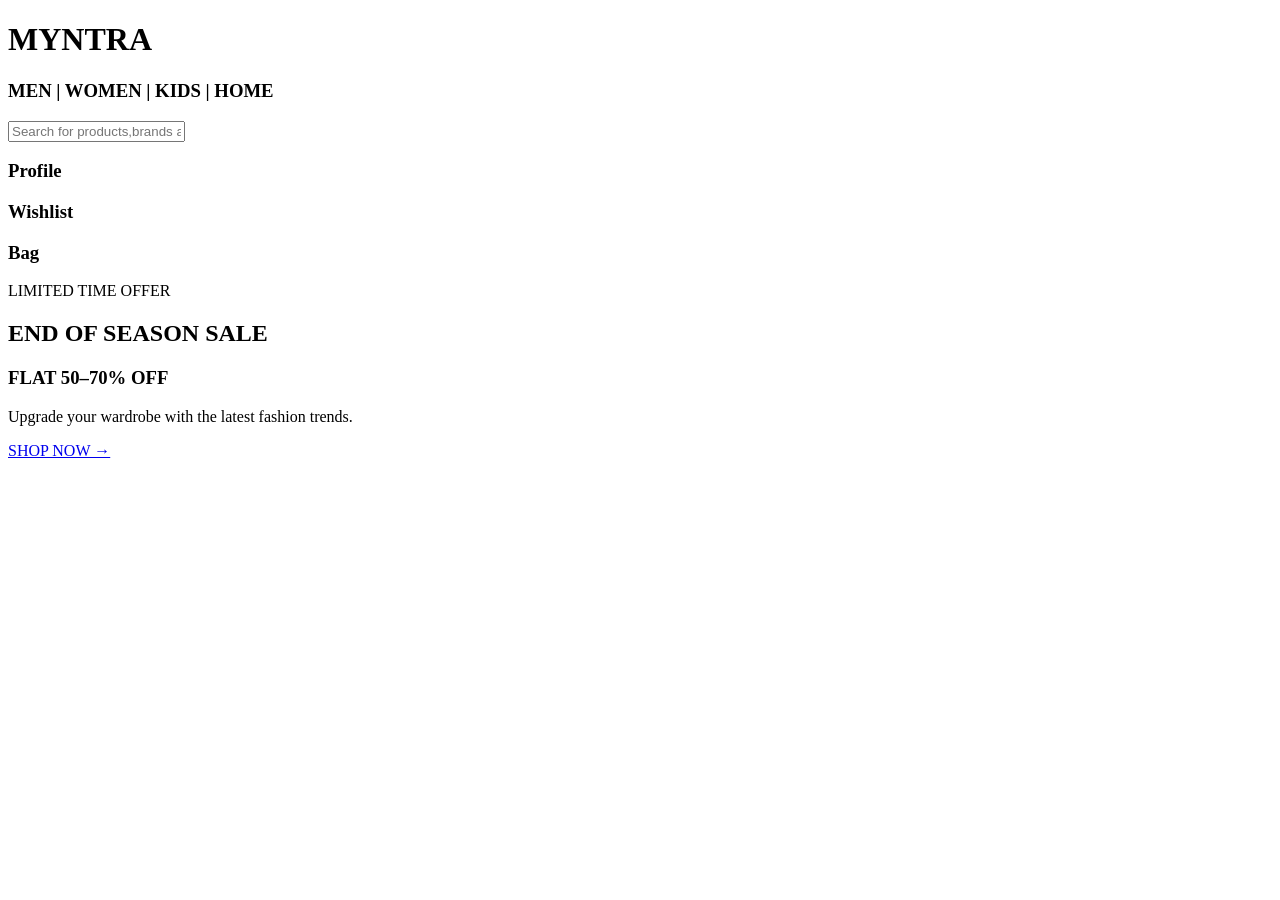
==== myntra_i_clone/index.html @ 50eb2a5d "Create index.html for Myntra-i-clone Initial HTML structure for Myntra-i-clone with header, search, " ====
<!DOCTYPE html>
<html lang="en">
<head>
    <meta charset="UTF-8">
    <meta name="viewport" content="width=device-width, initial-scale=1.0">
    <title>Myntra-i-clone</title>
    <link rel="stylesheet" href="style.css">
</head>
<body>
    <header>
        <div class="navbar">
            <h1 id="myntra">MYNTRA</h1>
      
            <nav>
                <h3>MEN | WOMEN | KIDS | HOME </h3>
            </nav>
        </div>
        
       

        <div class="search">
            <input type="text" placeholder="Search for products,brands and more">
        </div>

        <div class="profile">
            <h3>Profile</h3>
            <h3>Wishlist</h3>
            <h3>Bag</h3>
        </div>

    </header>
    <section class="sale-banner">
    <p class="sale-tag">LIMITED TIME OFFER</p>

    <h2>END OF SEASON SALE</h2>

    <h3>FLAT 50–70% OFF</h3>

    <p class="sale-description">
        Upgrade your wardrobe with the latest fashion trends.
    </p>

    <a href="#" class="shop-btn">SHOP NOW →</a>
    </section>
</body>
</html>
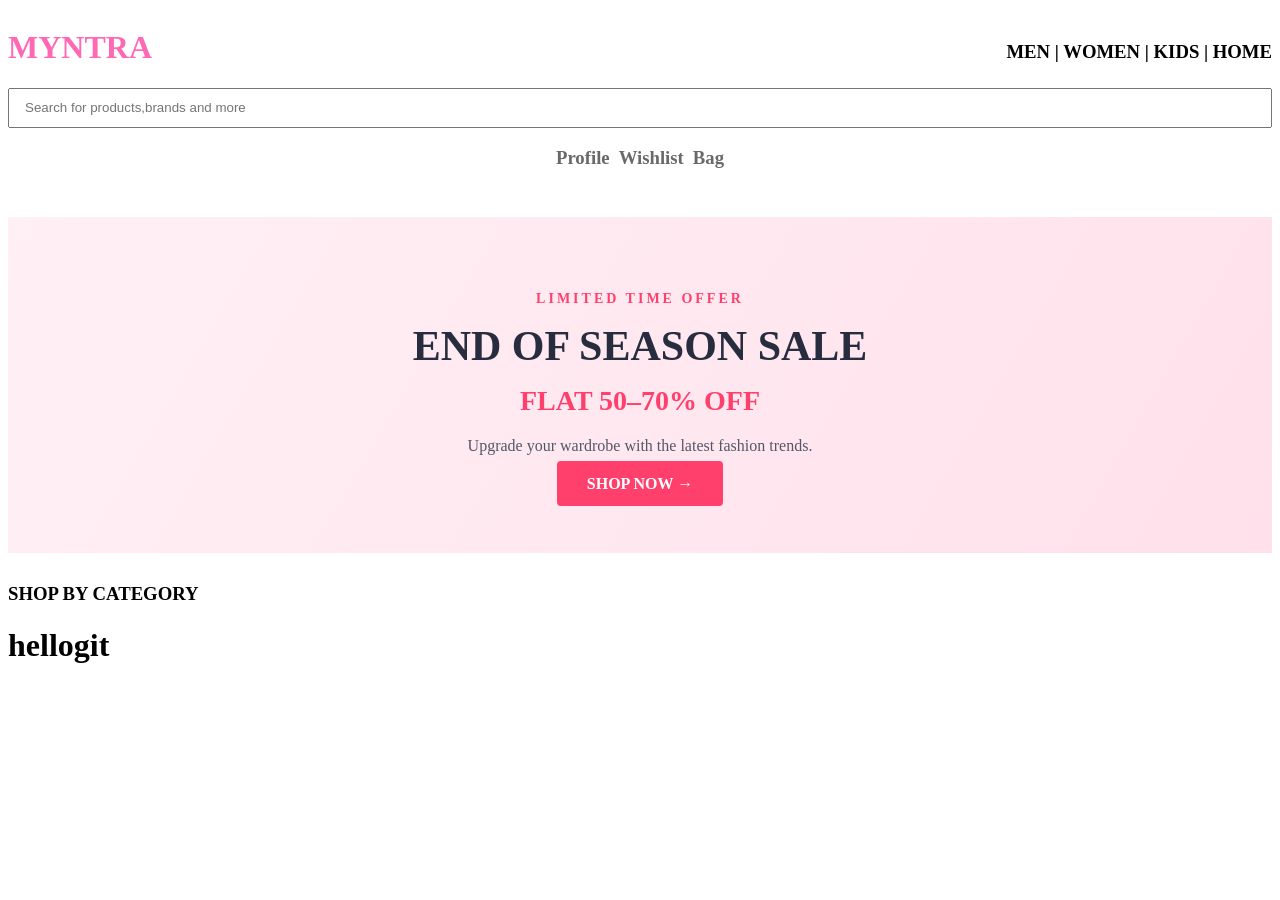
==== commit dd0532d4: "Add updated Myntra clone to main" ====
--- a/myntra_i_clone/index.html
+++ b/myntra_i_clone/index.html
@@ -41,6 +41,12 @@
     </p>
 
     <a href="#" class="shop-btn">SHOP NOW →</a>
+    
+  
     </section>
+      <div class="shop-by-cat">
+        <h3>SHOP BY CATEGORY</h3>
+    </div>
+    <h1> hellogit </h1>
 </body>
-</html>
+</html>
--- a/myntra_i_clone/style.css
+++ b/myntra_i_clone/style.css
@@ -0,0 +1,78 @@
+#myntra{
+    color:hotpink;
+}
+.navbar{
+    display: flex;
+    justify-content:space-between ;
+   
+    align-items: baseline;
+}
+.search {
+    width: 100%;
+    max-width: 100%;
+    box-sizing: border-box;
+    margin-top: 0px;
+    
+}
+
+.search input {
+    width: 100%;
+    height:40px;
+    box-sizing: border-box;
+    padding:12px 15px;
+}
+.profile{
+    display: flex;
+    justify-content:center;
+    align-items: center;
+    gap:9px;
+    margin-top: 0px;
+    color: dimgrey;
+}
+.sale-banner {
+    background: linear-gradient(120deg, #fff0f5, #ffe0eb);
+    text-align: center;
+    padding: 60px 20px;
+    margin: 30px 0;
+    box-sizing: border-box;
+}
+
+.sale-tag {
+    color: #ff3f6c;
+    font-size: 14px;
+    font-weight: bold;
+    letter-spacing: 3px;
+}
+
+.sale-banner h2 {
+    color: #282c3f;
+    font-size: 42px;
+    margin: 15px 0;
+}
+
+.sale-banner h3 {
+    color: #ff3f6c;
+    font-size: 28px;
+    margin: 10px 0;
+}
+
+.sale-description {
+    color: #535766;
+    font-size: 16px;
+    margin: 20px 0;
+}
+
+.shop-btn {
+    
+    background-color: #ff3f6c;
+    color: white;
+    text-decoration: none;
+    padding: 14px 30px;
+    margin-top: 10px;
+    font-weight: bold;
+    border-radius: 4px;
+}
+
+.shop-btn:hover {
+    background-color: #e8325c;
+}
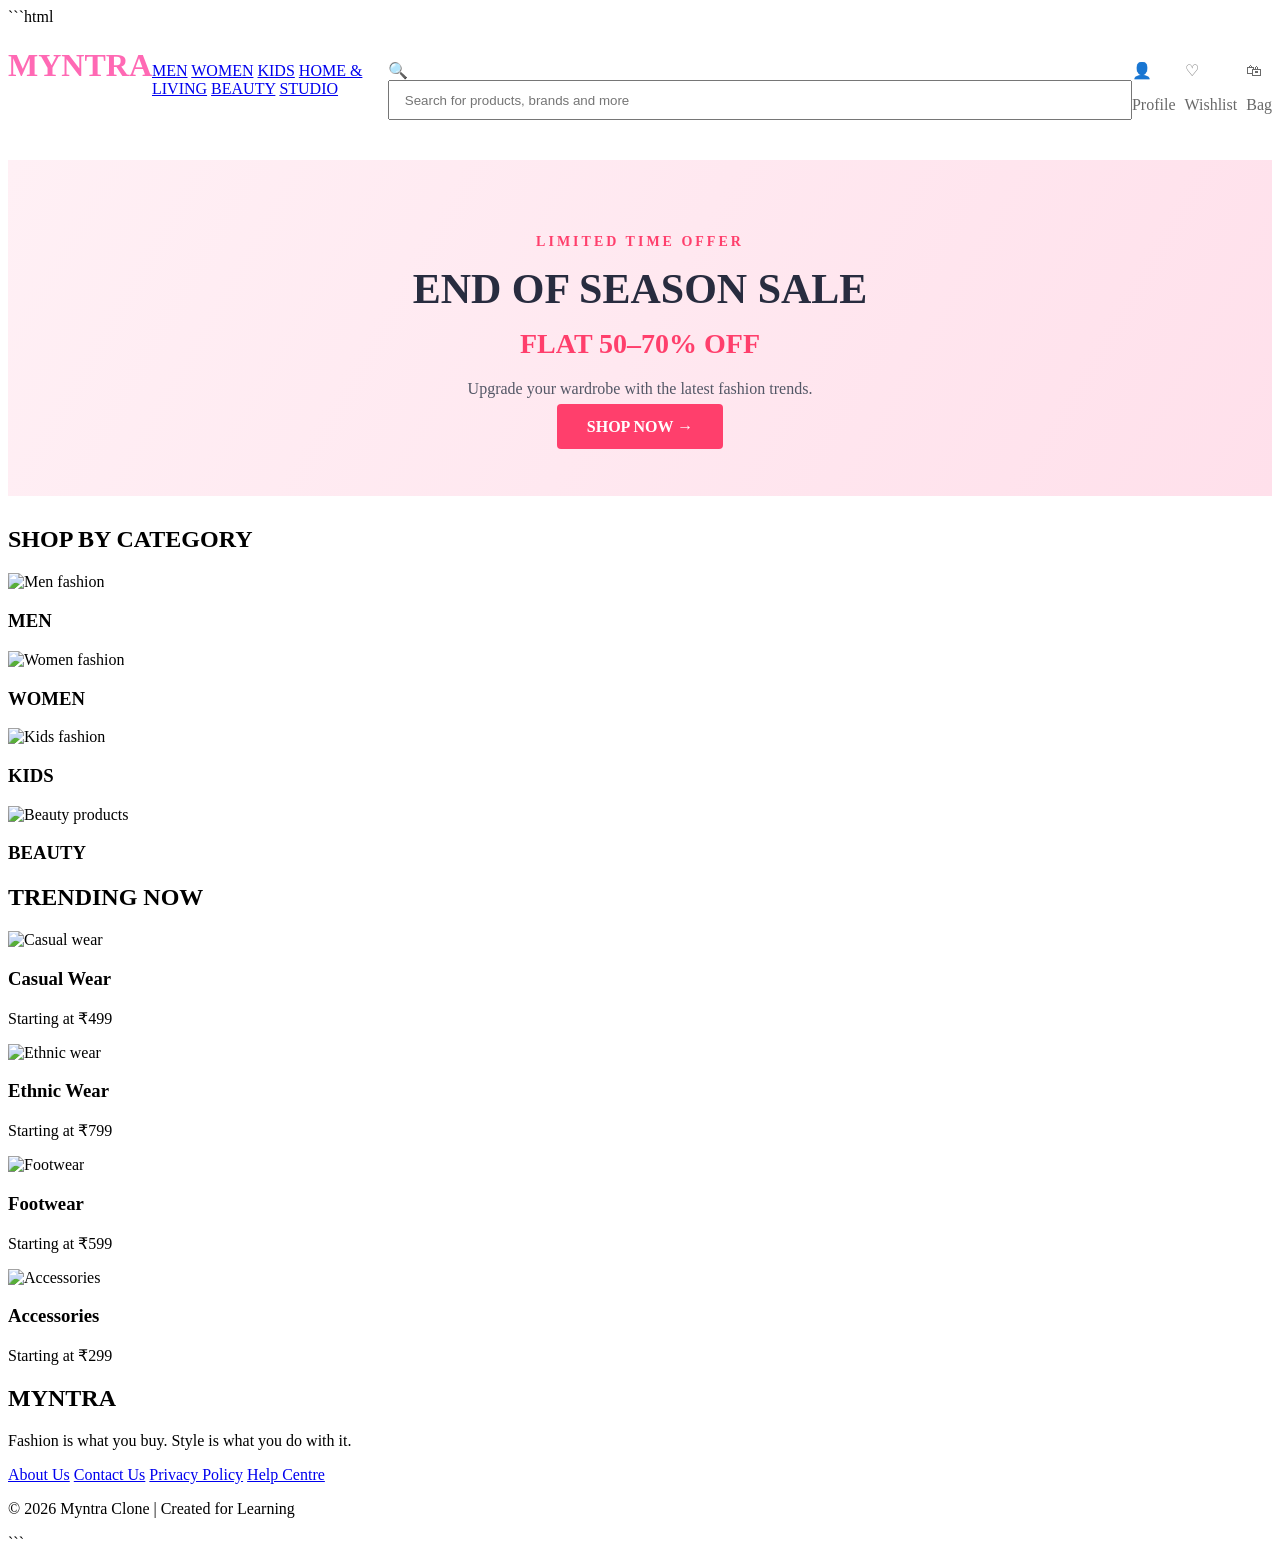
==== commit 3c441f78: "Update Myntra clone index page" ====
--- a/myntra_i_clone/index.html
+++ b/myntra_i_clone/index.html
@@ -1,52 +1,171 @@
+```html
 <!DOCTYPE html>
 <html lang="en">
 <head>
     <meta charset="UTF-8">
     <meta name="viewport" content="width=device-width, initial-scale=1.0">
-    <title>Myntra-i-clone</title>
+
+    <title>Myntra - Fashion Clone</title>
+
     <link rel="stylesheet" href="style.css">
 </head>
+
 <body>
+
+    <!-- NAVBAR -->
     <header>
         <div class="navbar">
+
             <h1 id="myntra">MYNTRA</h1>
-      
+
             <nav>
-                <h3>MEN | WOMEN | KIDS | HOME </h3>
+                <a href="#">MEN</a>
+                <a href="#">WOMEN</a>
+                <a href="#">KIDS</a>
+                <a href="#">HOME & LIVING</a>
+                <a href="#">BEAUTY</a>
+                <a href="#">STUDIO</a>
             </nav>
+
+            <!-- SEARCH BAR -->
+            <div class="search">
+                <span>🔍</span>
+                <input type="text"
+                placeholder="Search for products, brands and more">
+            </div>
+
+            <!-- PROFILE SECTION -->
+            <div class="profile">
+
+                <div class="profile-item">
+                    <span>👤</span>
+                    <p>Profile</p>
+                </div>
+
+                <div class="profile-item">
+                    <span>♡</span>
+                    <p>Wishlist</p>
+                </div>
+
+                <div class="profile-item">
+                    <span>🛍</span>
+                    <p>Bag</p>
+                </div>
+
+            </div>
+
         </div>
-        
-       
+    </header>
 
-        <div class="search">
-            <input type="text" placeholder="Search for products,brands and more">
+
+    <!-- SALE BANNER -->
+    <section class="sale-banner">
+
+        <p class="sale-tag">LIMITED TIME OFFER</p>
+
+        <h2>END OF SEASON SALE</h2>
+
+        <h3>FLAT 50–70% OFF</h3>
+
+        <p class="sale-description">
+            Upgrade your wardrobe with the latest fashion trends.
+        </p>
+
+        <a href="#categories" class="shop-btn">
+            SHOP NOW →
+        </a>
+
+    </section>
+
+
+    <!-- SHOP BY CATEGORY -->
+    <section class="categories" id="categories">
+
+        <h2>SHOP BY CATEGORY</h2>
+
+        <div class="category-container">
+
+            <div class="category">
+                <img src="https://placehold.co/300x350/f2d5d5/333?text=MEN" alt="Men fashion">
+                <h3>MEN</h3>
+            </div>
+
+            <div class="category">
+                <img src="https://placehold.co/300x350/e8d9ed/333?text=WOMEN" alt="Women fashion">
+                <h3>WOMEN</h3>
+            </div>
+
+            <div class="category">
+                <img src="https://placehold.co/300x350/d9e9e9/333?text=KIDS" alt="Kids fashion">
+                <h3>KIDS</h3>
+            </div>
+
+            <div class="category">
+                <img src="https://placehold.co/300x350/f3e4ca/333?text=BEAUTY" alt="Beauty products">
+                <h3>BEAUTY</h3>
+            </div>
+
         </div>
 
-        <div class="profile">
-            <h3>Profile</h3>
-            <h3>Wishlist</h3>
-            <h3>Bag</h3>
+    </section>
+
+
+    <!-- TRENDING PRODUCTS -->
+    <section class="trending">
+
+        <h2>TRENDING NOW</h2>
+
+        <div class="product-container">
+
+            <div class="product">
+                <img src="https://placehold.co/250x300/f2e1df/333?text=Casual+Wear" alt="Casual wear">
+                <h3>Casual Wear</h3>
+                <p>Starting at ₹499</p>
+            </div>
+
+            <div class="product">
+                <img src="https://placehold.co/250x300/e4e1ed/333?text=Ethnic+Wear" alt="Ethnic wear">
+                <h3>Ethnic Wear</h3>
+                <p>Starting at ₹799</p>
+            </div>
+
+            <div class="product">
+                <img src="https://placehold.co/250x300/dce9e7/333?text=Footwear" alt="Footwear">
+                <h3>Footwear</h3>
+                <p>Starting at ₹599</p>
+            </div>
+
+            <div class="product">
+                <img src="https://placehold.co/250x300/f1e8d6/333?text=Accessories" alt="Accessories">
+                <h3>Accessories</h3>
+                <p>Starting at ₹299</p>
+            </div>
+
         </div>
 
-    </header>
-    <section class="sale-banner">
-    <p class="sale-tag">LIMITED TIME OFFER</p>
+    </section>
 
-    <h2>END OF SEASON SALE</h2>
 
-    <h3>FLAT 50–70% OFF</h3>
+    <!-- FOOTER -->
+    <footer>
 
-    <p class="sale-description">
-        Upgrade your wardrobe with the latest fashion trends.
-    </p>
+        <h2>MYNTRA</h2>
 
-    <a href="#" class="shop-btn">SHOP NOW →</a>
-    
-  
-    </section>
-      <div class="shop-by-cat">
-        <h3>SHOP BY CATEGORY</h3>
-    </div>
-    <h1> hellogit </h1>
+        <p>Fashion is what you buy. Style is what you do with it.</p>
+
+        <div class="footer-links">
+            <a href="#">About Us</a>
+            <a href="#">Contact Us</a>
+            <a href="#">Privacy Policy</a>
+            <a href="#">Help Centre</a>
+        </div>
+
+        <p class="copyright">
+            © 2026 Myntra Clone | Created for Learning
+        </p>
+
+    </footer>
+
 </body>
-</html>+</html>
+```
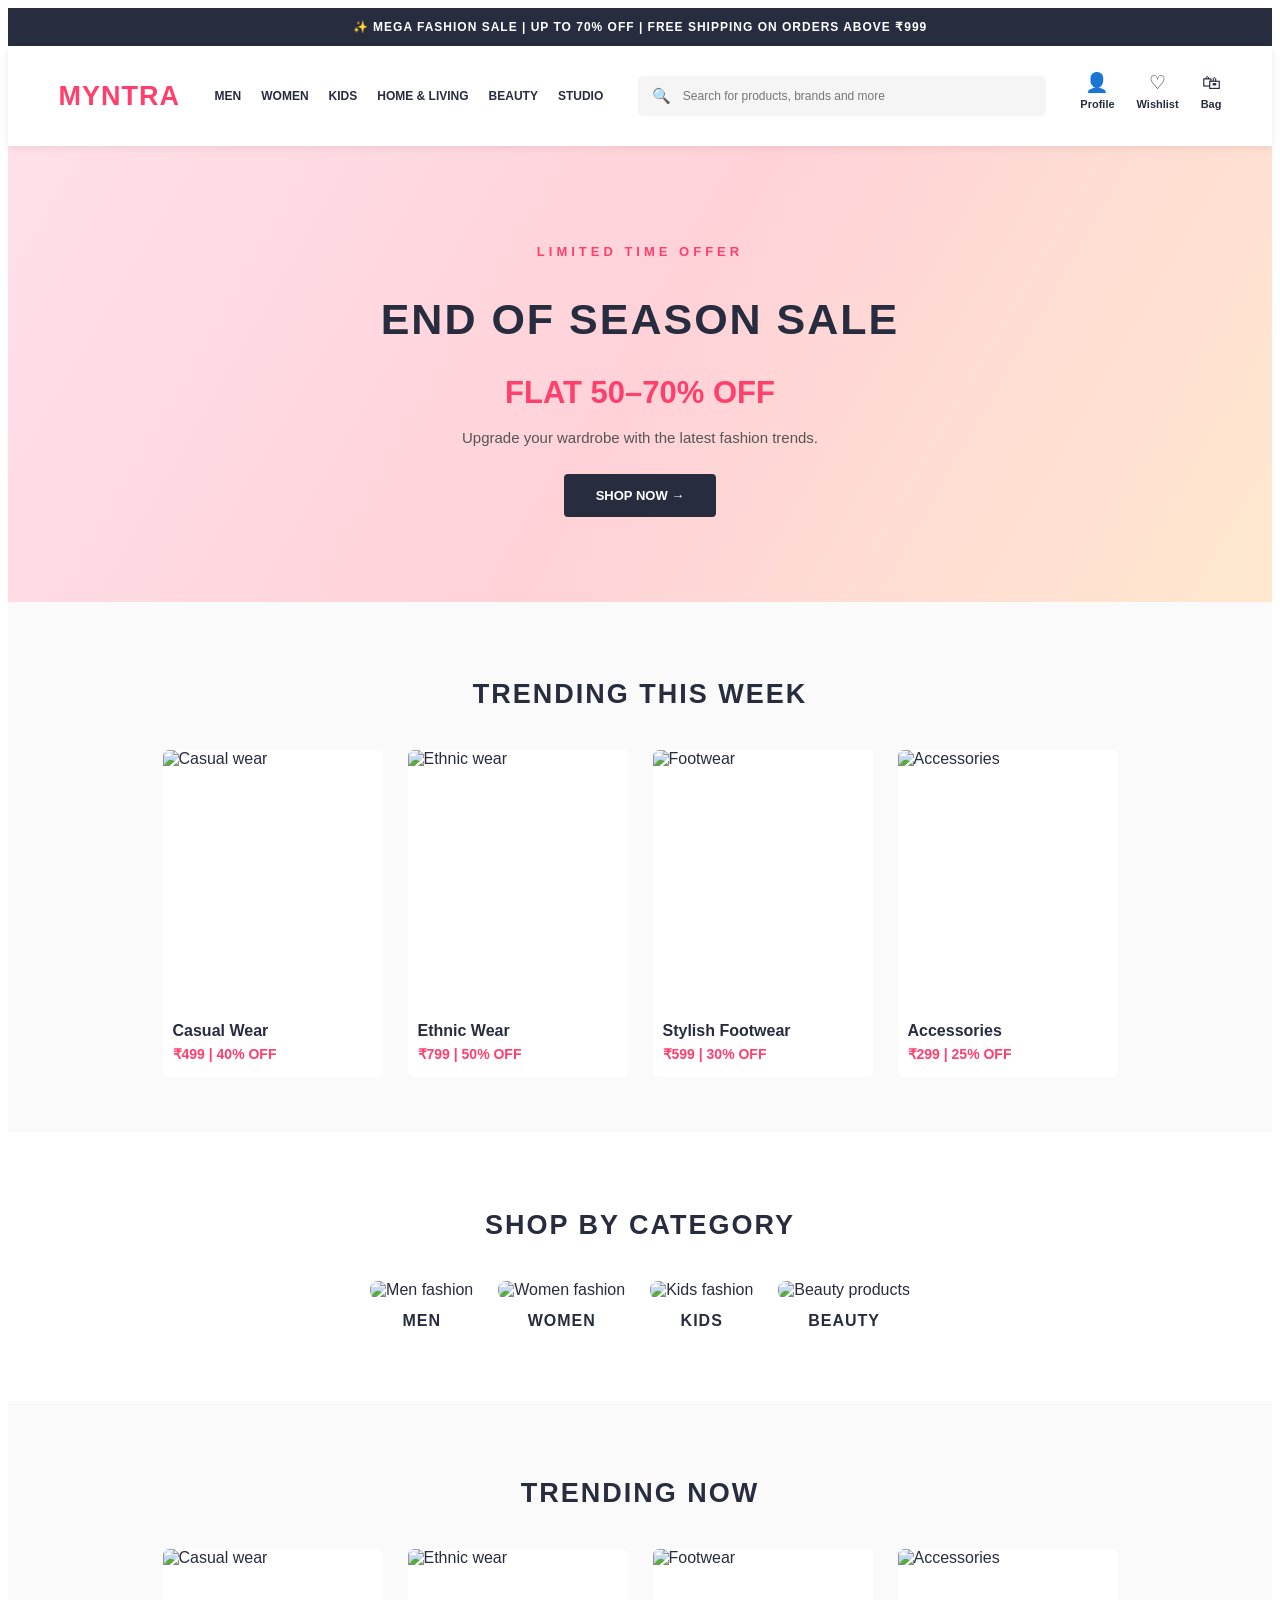
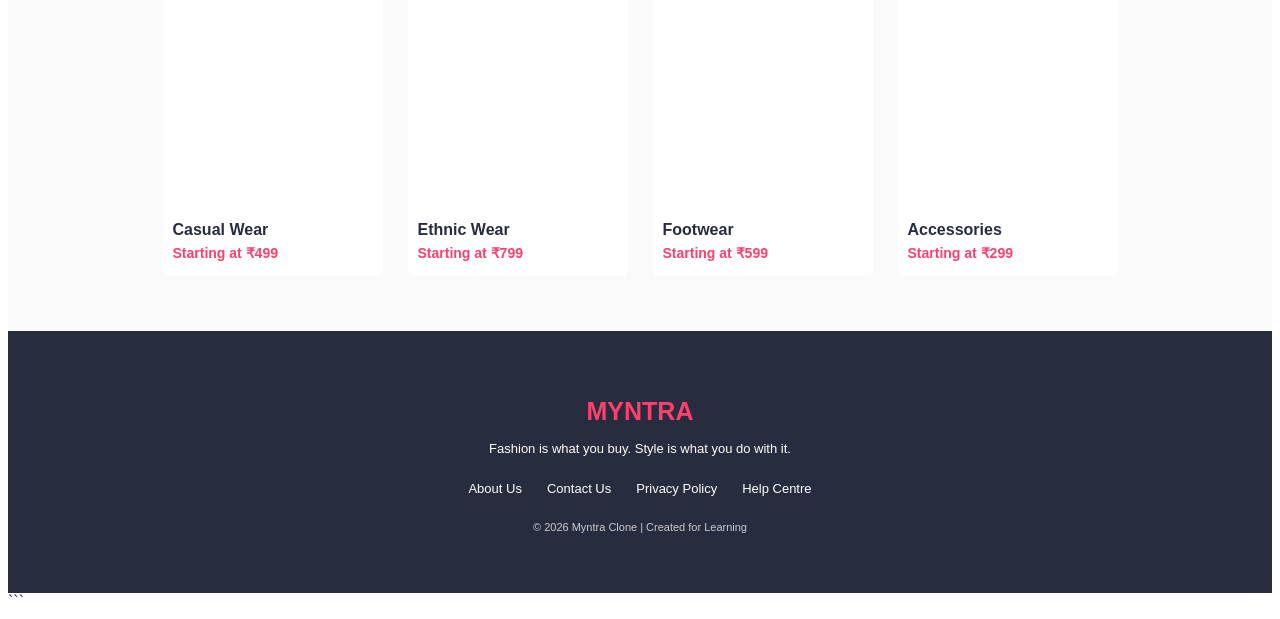
==== commit 3353a855: "Add new Myntra homepage sections" ====
--- a/myntra_i_clone/index.html
+++ b/myntra_i_clone/index.html
@@ -1,4 +1,3 @@
-```html
 <!DOCTYPE html>
 <html lang="en">
 <head>
@@ -11,6 +10,10 @@
 </head>
 
 <body>
+    <!-- ANNOUNCEMENT BAR -->
+    <div class="announcement-bar">
+        ✨ MEGA FASHION SALE | UP TO 70% OFF | FREE SHIPPING ON ORDERS ABOVE ₹999
+    </div>
 
     <!-- NAVBAR -->
     <header>
@@ -76,6 +79,46 @@
         </a>
 
     </section>
+    
+    <!-- TRENDING PRODUCTS -->
+    <section class="trending" id="trending">
+
+        <h2>TRENDING THIS WEEK</h2>
+
+        <div class="product-container">
+
+            <div class="product">
+                <img src="https://placehold.co/250x300/f2e1df/333?text=Casual+Wear"
+                alt="Casual wear">
+                <h3>Casual Wear</h3>
+                <p>₹499 | 40% OFF</p>
+            </div>
+
+            <div class="product">
+                <img src="https://placehold.co/250x300/e4e1ed/333?text=Ethnic+Wear"
+                alt="Ethnic wear">
+                <h3>Ethnic Wear</h3>
+                <p>₹799 | 50% OFF</p>
+            </div>
+
+            <div class="product">
+                <img src="https://placehold.co/250x300/dce9e7/333?text=Footwear"
+                alt="Footwear">
+                <h3>Stylish Footwear</h3>
+                <p>₹599 | 30% OFF</p>
+            </div>
+
+            <div class="product">
+                <img src="https://placehold.co/250x300/f1e8d6/333?text=Accessories"
+                alt="Accessories">
+                <h3>Accessories</h3>
+                <p>₹299 | 25% OFF</p>
+            </div>
+
+        </div>
+
+    </section>
+
 
 
     <!-- SHOP BY CATEGORY -->
--- a/myntra_i_clone/style.css
+++ b/myntra_i_clone/style.css
@@ -1,78 +1,609 @@
-#myntra{
-    color:hotpink;
-}
-.navbar{
-    display: flex;
-    justify-content:space-between ;
-   
-    align-items: baseline;
-}
+```css
+/* =========================
+   1. BASIC RESET
+========================= */
+
+* {
+    margin: 0;
+    padding: 0;
+    box-sizing: border-box;
+}
+
+body {
+    font-family: Arial, Helvetica, sans-serif;
+    background-color: #ffffff;
+    color: #282c3f;
+}
+
+
+/* =========================
+   2. NAVBAR
+========================= */
+
+header {
+    width: 100%;
+    background-color: white;
+    box-shadow: 0 2px 8px rgba(0, 0, 0, 0.08);
+
+    position: sticky;
+    top: 0;
+    z-index: 100;
+}
+
+.navbar {
+    min-height: 80px;
+    display: flex;
+    align-items: center;
+    justify-content: space-between;
+
+    padding: 10px 4%;
+    gap: 25px;
+}
+
+
+/* LOGO */
+
+#myntra {
+    color: #ff3f6c;
+    font-size: 27px;
+    font-weight: 800;
+    letter-spacing: 1px;
+    cursor: pointer;
+}
+
+
+/* NAVIGATION LINKS */
+
+nav {
+    display: flex;
+    align-items: center;
+    gap: 20px;
+}
+
+nav a {
+    text-decoration: none;
+    color: #282c3f;
+
+    font-size: 12px;
+    font-weight: bold;
+    white-space: nowrap;
+
+    transition: color 0.3s;
+}
+
+nav a:hover {
+    color: #ff3f6c;
+}
+
+
+/* SEARCH BAR */
+
 .search {
+    display: flex;
+    align-items: center;
+
+    background-color: #f5f5f6;
+    padding: 11px 14px;
+
+    border-radius: 5px;
+
+    flex: 1;
+    max-width: 380px;
+    gap: 10px;
+}
+
+.search span {
+    font-size: 15px;
+}
+
+.search input {
+    border: none;
+    outline: none;
+    background: transparent;
+
     width: 100%;
-    max-width: 100%;
-    box-sizing: border-box;
-    margin-top: 0px;
-    
-}
-
-.search input {
+    font-size: 12px;
+}
+
+
+/* PROFILE, WISHLIST AND BAG */
+
+.profile {
+    display: flex;
+    align-items: center;
+    gap: 22px;
+}
+
+.profile-item {
+    text-align: center;
+    cursor: pointer;
+}
+
+.profile-item span {
+    font-size: 19px;
+}
+
+.profile-item p {
+    font-size: 11px;
+    font-weight: bold;
+    margin-top: 4px;
+}
+
+.profile-item:hover {
+    color: #ff3f6c;
+}
+
+
+/* =========================
+   3. SALE BANNER
+========================= */
+
+.sale-banner {
+    text-align: center;
+
+    padding: 85px 20px;
+
+    background: linear-gradient(
+        120deg,
+        #ffe0e9,
+        #ffd2d8,
+        #ffe8ce
+    );
+}
+
+.sale-tag {
+    color: #ff3f6c;
+
+    font-size: 13px;
+    font-weight: bold;
+    letter-spacing: 4px;
+
+    margin-bottom: 18px;
+}
+
+.sale-banner h2 {
+    font-size: 43px;
+    font-weight: 800;
+    letter-spacing: 2px;
+
+    margin-bottom: 15px;
+}
+
+.sale-banner h3 {
+    color: #ff3f6c;
+
+    font-size: 31px;
+    margin-bottom: 18px;
+}
+
+.sale-description {
+    color: #555555;
+    font-size: 15px;
+
+    margin-bottom: 28px;
+}
+
+
+/* SHOP NOW BUTTON */
+
+.shop-btn {
+    display: inline-block;
+
+    background-color: #282c3f;
+    color: white;
+
+    padding: 14px 32px;
+
+    text-decoration: none;
+    font-size: 13px;
+    font-weight: bold;
+
+    border-radius: 4px;
+
+    transition: 0.3s;
+}
+
+.shop-btn:hover {
+    background-color: #ff3f6c;
+    transform: translateY(-4px);
+}
+
+
+/* =========================
+   4. SHOP BY CATEGORY
+========================= */
+
+.categories {
+    padding: 55px 5%;
+}
+
+.categories h2,
+.trending h2 {
+    text-align: center;
+
+    font-size: 27px;
+    font-weight: 800;
+    letter-spacing: 2px;
+
+    margin-bottom: 40px;
+}
+
+
+/* CATEGORY CONTAINER */
+
+.category-container {
+    display: flex;
+    justify-content: center;
+    align-items: center;
+
+    gap: 25px;
+    flex-wrap: wrap;
+}
+
+
+/* CATEGORY CARD */
+
+.category {
+    text-align: center;
+    cursor: pointer;
+
+    transition: transform 0.3s;
+}
+
+.category img {
+    width: 220px;
+    height: 260px;
+
+    object-fit: cover;
+    border-radius: 8px;
+}
+
+.category h3 {
+    margin-top: 13px;
+
+    font-size: 16px;
+    letter-spacing: 1px;
+}
+
+.category:hover {
+    transform: translateY(-7px);
+}
+
+
+/* =========================
+   5. TRENDING PRODUCTS
+========================= */
+
+.trending {
+    padding: 55px 5%;
+    background-color: #fafafa;
+}
+
+
+/* PRODUCT CONTAINER */
+
+.product-container {
+    display: flex;
+    justify-content: center;
+
+    gap: 25px;
+    flex-wrap: wrap;
+}
+
+
+/* PRODUCT CARD */
+
+.product {
+    width: 220px;
+    background-color: white;
+
+    padding-bottom: 15px;
+
+    cursor: pointer;
+    transition: transform 0.3s;
+}
+
+.product img {
     width: 100%;
-    height:40px;
-    box-sizing: border-box;
-    padding:12px 15px;
-}
-.profile{
-    display: flex;
-    justify-content:center;
-    align-items: center;
-    gap:9px;
-    margin-top: 0px;
-    color: dimgrey;
-}
-.sale-banner {
-    background: linear-gradient(120deg, #fff0f5, #ffe0eb);
-    text-align: center;
-    padding: 60px 20px;
-    margin: 30px 0;
-    box-sizing: border-box;
-}
-
-.sale-tag {
-    color: #ff3f6c;
+    height: 260px;
+
+    object-fit: cover;
+}
+
+.product h3 {
+    font-size: 16px;
+    margin: 12px 10px 6px;
+}
+
+.product p {
+    color: #ff3f6c;
+
     font-size: 14px;
     font-weight: bold;
-    letter-spacing: 3px;
-}
-
-.sale-banner h2 {
-    color: #282c3f;
-    font-size: 42px;
-    margin: 15px 0;
-}
-
-.sale-banner h3 {
-    color: #ff3f6c;
-    font-size: 28px;
-    margin: 10px 0;
-}
-
-.sale-description {
-    color: #535766;
+
+    margin: 0 10px;
+}
+
+.product:hover {
+    transform: translateY(-7px);
+}
+
+
+/* =========================
+   6. FOOTER
+========================= */
+
+footer {
+    background-color: #282c3f;
+    color: white;
+
+    text-align: center;
+    padding: 45px 20px;
+}
+
+footer h2 {
+    color: #ff3f6c;
+    font-size: 25px;
+
+    margin-bottom: 15px;
+}
+
+footer p {
+    font-size: 13px;
+    margin-bottom: 15px;
+}
+
+
+/* FOOTER LINKS */
+
+.footer-links {
+    display: flex;
+    justify-content: center;
+
+    gap: 25px;
+    flex-wrap: wrap;
+
+    margin: 25px 0;
+}
+
+.footer-links a {
+    text-decoration: none;
+    color: white;
+    font-size: 13px;
+
+    transition: color 0.3s;
+}
+
+.footer-links a:hover {
+    color: #ff3f6c;
+}
+
+
+/* COPYRIGHT */
+
+.copyright {
+    color: #cccccc;
+    font-size: 11px;
+}
+
+
+/* =========================
+   7. RESPONSIVE DESIGN
+========================= */
+
+@media (max-width: 1100px) {
+
+    .navbar {
+        flex-wrap: wrap;
+        justify-content: center;
+    }
+
+    nav {
+        flex-wrap: wrap;
+        justify-content: center;
+    }
+
+    .search {
+        max-width: 100%;
+        flex-basis: 100%;
+    }
+
+}
+
+
+/* TABLETS AND MOBILE */
+
+@media (max-width: 600px) {
+
+    .navbar {
+        gap: 18px;
+        padding: 15px;
+    }
+
+    #myntra {
+        font-size: 24px;
+    }
+
+    nav {
+        gap: 13px;
+    }
+
+    nav a {
+        font-size: 11px;
+    }
+
+    .profile {
+        gap: 18px;
+    }
+
+    .sale-banner {
+        padding: 55px 15px;
+    }
+
+    .sale-banner h2 {
+        font-size: 27px;
+    }
+
+    .sale-banner h3 {
+        font-size: 23px;
+    }
+
+    .sale-description {
+        font-size: 13px;
+    }
+
+    .categories,
+    .trending {
+        padding: 40px 15px;
+    }
+
+    .categories h2,
+    .trending h2 {
+        font-size: 22px;
+    }
+
+    .category img {
+        width: 145px;
+        height: 180px;
+    }
+
+    .product {
+        width: 155px;
+    }
+
+    .product img {
+        height: 190px;
+    }
+
+}
+/* =========================
+   ANNOUNCEMENT BAR
+========================= */
+
+.announcement-bar {
+    background-color: #282c3f;
+    color: white;
+
+    text-align: center;
+    padding: 12px 10px;
+
+    font-size: 12px;
+    font-weight: bold;
+    letter-spacing: 1px;
+}
+
+
+/* =========================
+   TRENDING PRODUCTS
+========================= */
+
+.trending {
+    padding: 55px 5%;
+    background-color: #fafafa;
+}
+
+.trending h2 {
+    text-align: center;
+
+    font-size: 27px;
+    font-weight: 800;
+    letter-spacing: 2px;
+
+    margin-bottom: 40px;
+}
+
+
+/* PRODUCT CONTAINER */
+
+.product-container {
+    display: flex;
+    justify-content: center;
+    align-items: stretch;
+
+    gap: 25px;
+    flex-wrap: wrap;
+}
+
+
+/* PRODUCT CARD */
+
+.product {
+    width: 220px;
+    background-color: white;
+
+    padding-bottom: 15px;
+    border-radius: 6px;
+    overflow: hidden;
+
+    cursor: pointer;
+    transition: transform 0.3s, box-shadow 0.3s;
+}
+
+
+/* PRODUCT IMAGE */
+
+.product img {
+    width: 100%;
+    height: 260px;
+
+    object-fit: cover;
+    display: block;
+}
+
+
+/* PRODUCT NAME */
+
+.product h3 {
     font-size: 16px;
-    margin: 20px 0;
-}
-
-.shop-btn {
-    
-    background-color: #ff3f6c;
-    color: white;
-    text-decoration: none;
-    padding: 14px 30px;
-    margin-top: 10px;
+    margin: 12px 10px 6px;
+}
+
+
+/* PRODUCT PRICE */
+
+.product p {
+    color: #ff3f6c;
+
+    font-size: 14px;
     font-weight: bold;
-    border-radius: 4px;
-}
-
-.shop-btn:hover {
-    background-color: #e8325c;
-}+
+    margin: 0 10px;
+}
+
+
+/* HOVER EFFECT */
+
+.product:hover {
+    transform: translateY(-7px);
+
+    box-shadow: 0 8px 20px rgba(0, 0, 0, 0.12);
+}
+
+
+/* MOBILE RESPONSIVENESS */
+
+@media (max-width: 600px) {
+
+    .announcement-bar {
+        font-size: 9px;
+        padding: 10px 5px;
+    }
+
+    .trending {
+        padding: 40px 15px;
+    }
+
+    .trending h2 {
+        font-size: 22px;
+    }
+
+    .product {
+        width: 155px;
+    }
+
+    .product img {
+        height: 190px;
+    }
+
+}
+```
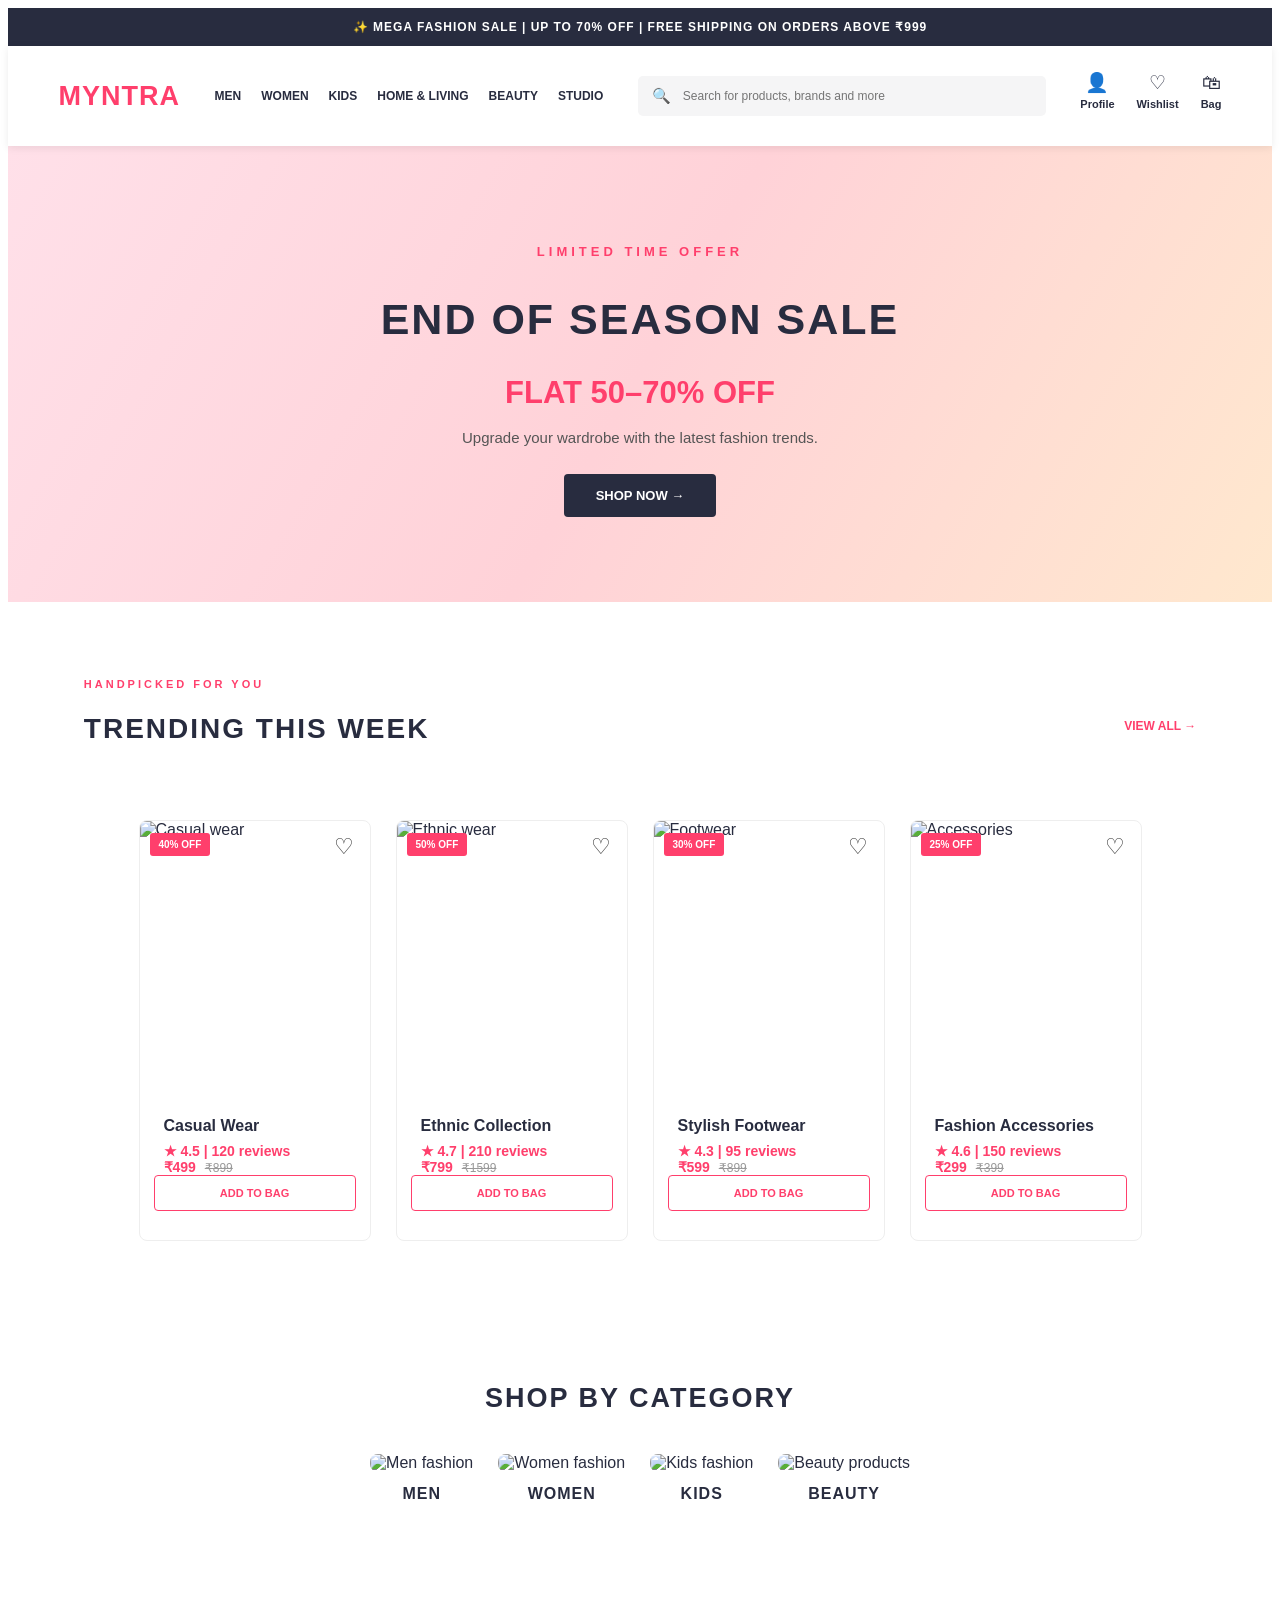
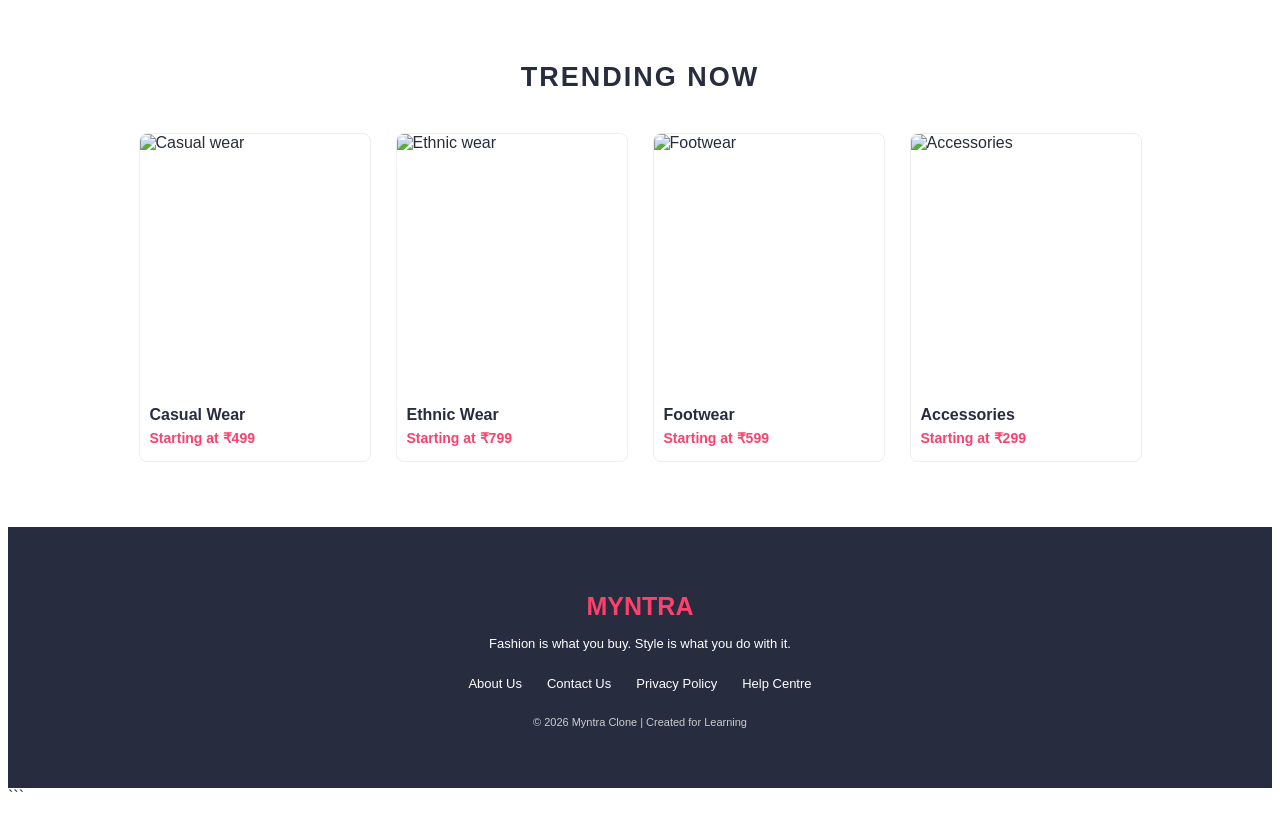
==== commit 40a36410: "Add Myntra shopping features" ====
--- a/myntra_i_clone/index.html
+++ b/myntra_i_clone/index.html
@@ -81,43 +81,83 @@
     </section>
     
     <!-- TRENDING PRODUCTS -->
-    <section class="trending" id="trending">
-
-        <h2>TRENDING THIS WEEK</h2>
-
-        <div class="product-container">
-
-            <div class="product">
-                <img src="https://placehold.co/250x300/f2e1df/333?text=Casual+Wear"
+    
+<section class="trending" id="trending">
+
+    <div class="section-heading">
+        <div>
+            <p class="small-heading">HANDPICKED FOR YOU</p>
+            <h2> TRENDING THIS WEEK </h2>
+        </div>
+        <a href="#categories" class="view-all">VIEW ALL →</a>
+    </div>
+
+    <div class="product-container">
+
+        <div class="product">
+            <div class="product-image">
+                <img src="https://placehold.co/300x350/f2e1df/333?text=Casual+Wear"
                 alt="Casual wear">
+                <span class="discount-badge">40% OFF</span>
+                <button class="wishlist-btn" onclick="toggleWishlist(this)">♡</button>
+            </div>
+            <div class="product-info">
                 <h3>Casual Wear</h3>
-                <p>₹499 | 40% OFF</p>
-            </div>
-
-            <div class="product">
-                <img src="https://placehold.co/250x300/e4e1ed/333?text=Ethnic+Wear"
+                <p class="rating">★ 4.5 | 120 reviews</p>
+                <p class="price">₹499 <del>₹899</del></p>
+                <button class="add-cart" onclick="addToCart()">ADD TO BAG</button>
+            </div>
+        </div>
+
+        <div class="product">
+            <div class="product-image">
+                <img src="https://placehold.co/300x350/e4e1ed/333?text=Ethnic+Wear"
                 alt="Ethnic wear">
-                <h3>Ethnic Wear</h3>
-                <p>₹799 | 50% OFF</p>
-            </div>
-
-            <div class="product">
-                <img src="https://placehold.co/250x300/dce9e7/333?text=Footwear"
+                <span class="discount-badge">50% OFF</span>
+                <button class="wishlist-btn" onclick="toggleWishlist(this)">♡</button>
+            </div>
+            <div class="product-info">
+                <h3>Ethnic Collection</h3>
+                <p class="rating">★ 4.7 | 210 reviews</p>
+                <p class="price">₹799 <del>₹1599</del></p>
+                <button class="add-cart" onclick="addToCart()">ADD TO BAG</button>
+            </div>
+        </div>
+
+        <div class="product">
+            <div class="product-image">
+                <img src="https://placehold.co/300x350/dce9e7/333?text=Footwear"
                 alt="Footwear">
+                <span class="discount-badge">30% OFF</span>
+                <button class="wishlist-btn" onclick="toggleWishlist(this)">♡</button>
+            </div>
+            <div class="product-info">
                 <h3>Stylish Footwear</h3>
-                <p>₹599 | 30% OFF</p>
-            </div>
-
-            <div class="product">
-                <img src="https://placehold.co/250x300/f1e8d6/333?text=Accessories"
+                <p class="rating">★ 4.3 | 95 reviews</p>
+                <p class="price">₹599 <del>₹899</del></p>
+                <button class="add-cart" onclick="addToCart()">ADD TO BAG</button>
+            </div>
+        </div>
+
+        <div class="product">
+            <div class="product-image">
+                <img src="https://placehold.co/300x350/f1e8d6/333?text=Accessories"
                 alt="Accessories">
-                <h3>Accessories</h3>
-                <p>₹299 | 25% OFF</p>
-            </div>
-
-        </div>
-
-    </section>
+                <span class="discount-badge">25% OFF</span>
+                <button class="wishlist-btn" onclick="toggleWishlist(this)">♡</button>
+            </div>
+            <div class="product-info">
+                <h3>Fashion Accessories</h3>
+                <p class="rating">★ 4.6 | 150 reviews</p>
+                <p class="price">₹299 <del>₹399</del></p>
+                <button class="add-cart" onclick="addToCart()">ADD TO BAG</button>
+            </div>
+        </div>
+
+    </div>
+
+</section>
+
 
 
 
--- a/myntra_i_clone/style.css
+++ b/myntra_i_clone/style.css
@@ -606,4 +606,175 @@
     }
 
 }
-```+
+/* TRENDING SECTION UPGRADE */
+
+.trending {
+    padding: 65px 6%;
+    background: #fff;
+}
+
+.section-heading {
+    display: flex;
+    justify-content: space-between;
+    align-items: center;
+    margin-bottom: 35px;
+}
+
+.small-heading {
+    color: #ff3f6c;
+    font-size: 11px;
+    font-weight: bold;
+    letter-spacing: 3px;
+    margin-bottom: 8px;
+}
+
+.section-heading h2 {
+    font-size: 28px;
+    letter-spacing: 2px;
+}
+
+.view-all {
+    color: #ff3f6c;
+    text-decoration: none;
+    font-size: 12px;
+    font-weight: bold;
+}
+
+/* PRODUCT CARD */
+
+.product {
+    width: 230px;
+    background: white;
+    border: 1px solid #eeeeee;
+    border-radius: 8px;
+    overflow: hidden;
+    transition: 0.3s;
+}
+
+.product:hover {
+    transform: translateY(-8px);
+    box-shadow: 0 10px 25px rgba(0,0,0,0.12);
+}
+
+.product-image {
+    position: relative;
+    overflow: hidden;
+}
+
+.product-image img {
+    width: 100%;
+    height: 270px;
+    object-fit: cover;
+    display: block;
+    transition: 0.4s;
+}
+
+.product:hover .product-image img {
+    transform: scale(1.05);
+}
+
+/* DISCOUNT LABEL */
+
+.discount-badge {
+    position: absolute;
+    top: 12px;
+    left: 10px;
+    background: #ff3f6c;
+    color: white;
+    padding: 6px 9px;
+    font-size: 10px;
+    font-weight: bold;
+    border-radius: 3px;
+}
+
+/* WISHLIST BUTTON */
+
+.wishlist-btn {
+    position: absolute;
+    top: 10px;
+    right: 10px;
+    width: 32px;
+    height: 32px;
+    border: none;
+    border-radius: 50%;
+    background: white;
+    color: #333;
+    font-size: 22px;
+    cursor: pointer;
+}
+
+.wishlist-btn.active {
+    color: #ff3f6c;
+}
+
+/* PRODUCT DETAILS */
+
+.product-info {
+    padding: 14px;
+}
+
+.product-info h3 {
+    font-size: 16px;
+    margin-bottom: 8px;
+}
+
+.rating {
+    color: #14965b;
+    font-size: 12px;
+    margin-bottom: 10px;
+}
+
+.price {
+    color: #282c3f;
+    font-weight: bold;
+    font-size: 16px;
+    margin-bottom: 14px;
+}
+
+.price del {
+    color: #999;
+    font-size: 12px;
+    font-weight: normal;
+    margin-left: 5px;
+}
+
+/* ADD TO BAG BUTTON */
+
+.add-cart {
+    width: 100%;
+    padding: 11px;
+    background: #fff;
+    border: 1px solid #ff3f6c;
+    color: #ff3f6c;
+    font-weight: bold;
+    font-size: 11px;
+    cursor: pointer;
+    border-radius: 4px;
+    transition: 0.3s;
+}
+
+.add-cart:hover {
+    background: #ff3f6c;
+    color: white;
+}
+
+/* MOBILE */
+
+@media (max-width: 600px) {
+    .section-heading h2 {
+        font-size: 20px;
+    }
+
+    .product {
+        width: 155px;
+    }
+
+    .product-image img {
+        height: 190px;
+    }
+
+    .product-info {
+        padding: 10px;
+    }
+}
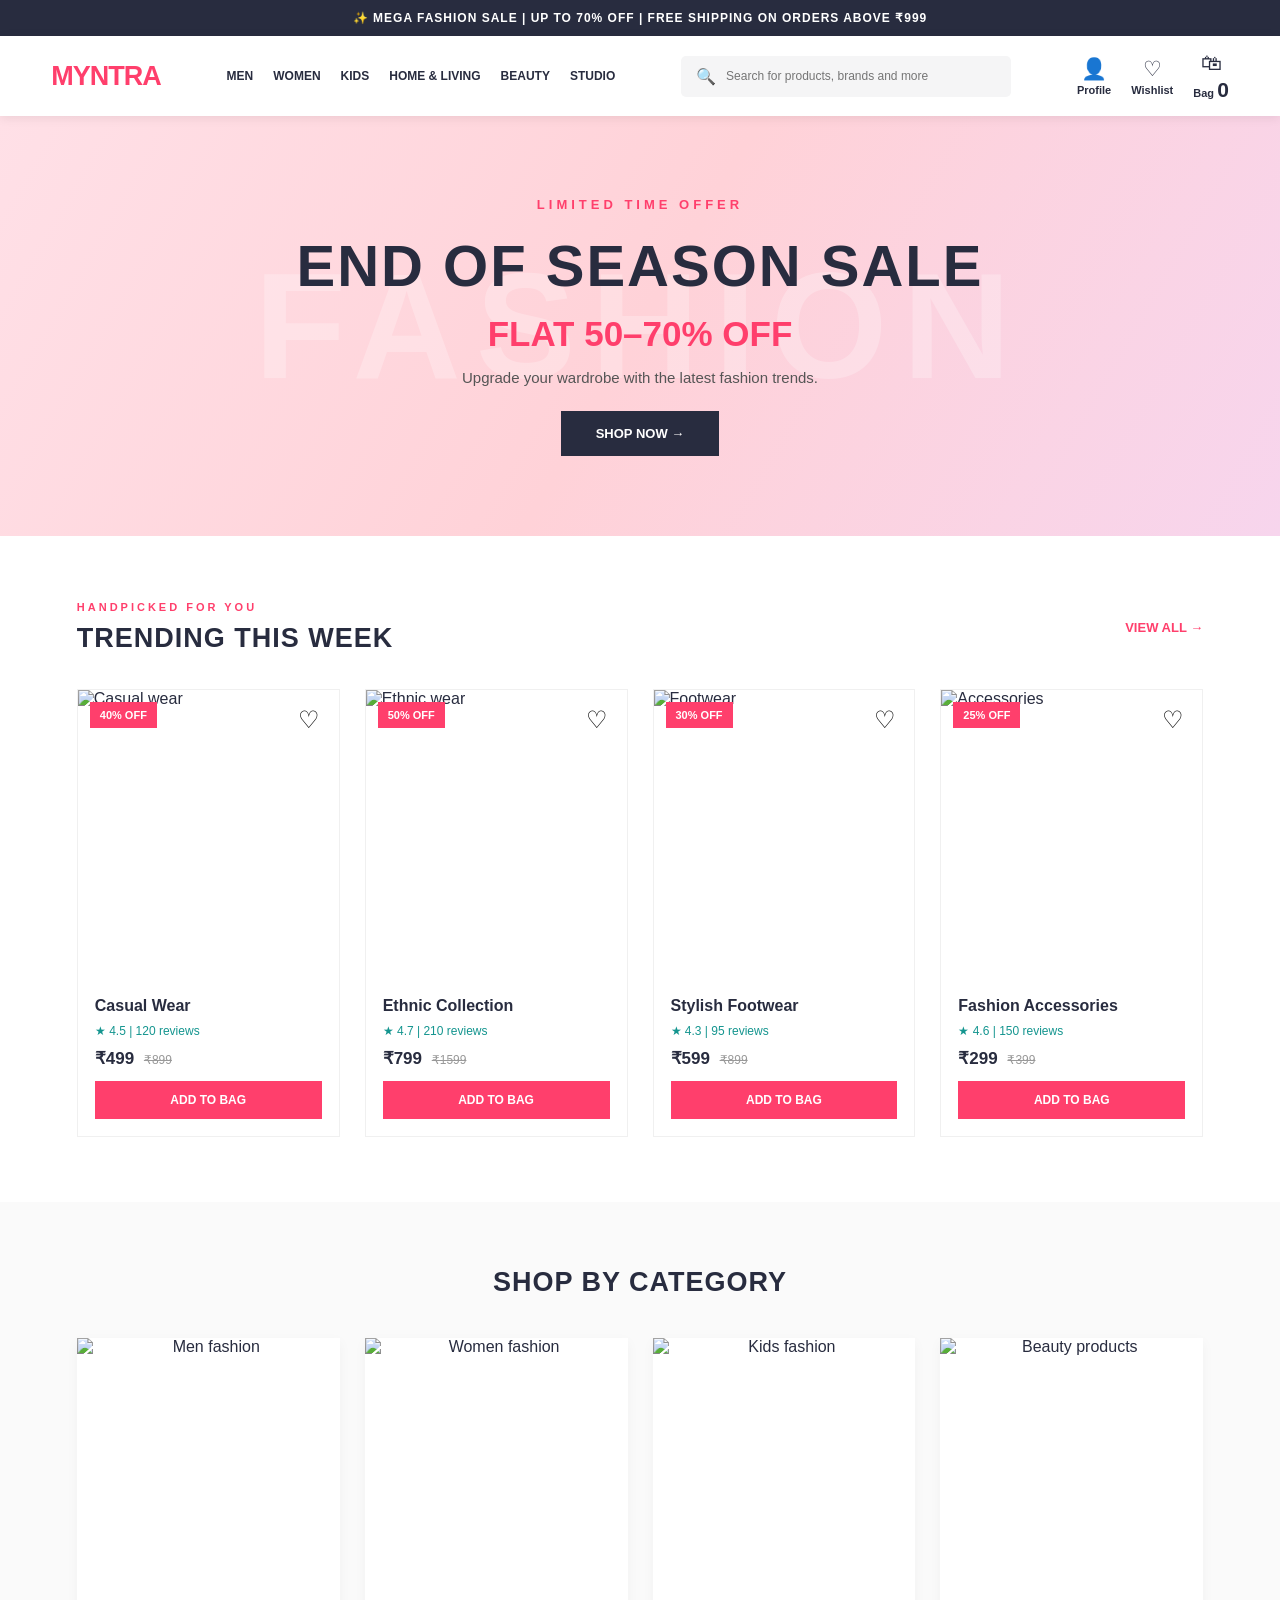
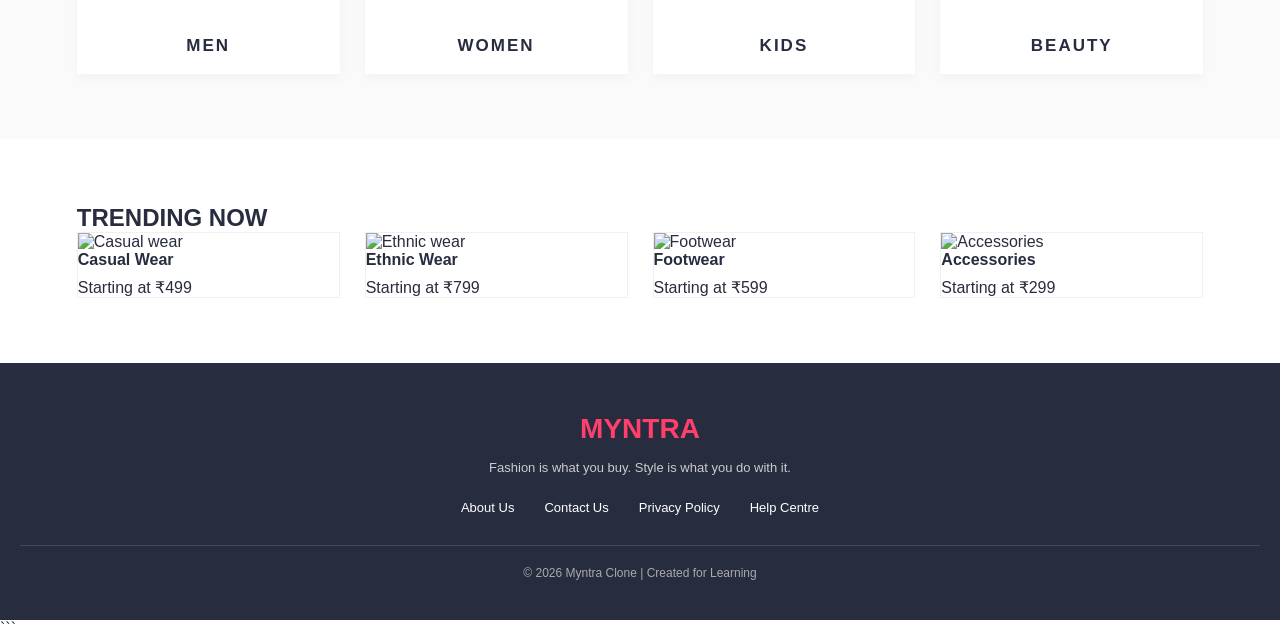
==== commit 079cb8b1: "update myntra project" ====
--- a/myntra_i_clone/index.html
+++ b/myntra_i_clone/index.html
@@ -40,24 +40,25 @@
             <!-- PROFILE SECTION -->
             <div class="profile">
 
-                <div class="profile-item">
-                    <span>👤</span>
-                    <p>Profile</p>
-                </div>
-
-                <div class="profile-item">
+                <a href="#profile" class="profile-item">
+                <span>👤</span>
+                <p>Profile</p>
+                </a>
+
+                <a href="#wishlist" class="profile-item">
                     <span>♡</span>
                     <p>Wishlist</p>
-                </div>
-
-                <div class="profile-item">
+                </a>
+
+                <a href="#bag" class="profile-item">
                     <span>🛍</span>
-                    <p>Bag</p>
-                </div>
-
-            </div>
-
-        </div>
+                    <p>Bag <span id="cart-count">0</span></p>
+                </a>
+
+            </div>
+
+            
+
     </header>
 
 
--- a/myntra_i_clone/style.css
+++ b/myntra_i_clone/style.css
@@ -1,7 +1,8 @@
-```css
-/* =========================
-   1. BASIC RESET
-========================= */
+
+/* =====================================
+   MYNTRA FASHION CLONE
+   COMPLETE CSS STYLING
+===================================== */
 
 * {
     margin: 0;
@@ -9,609 +10,236 @@
     box-sizing: border-box;
 }
 
+html {
+    scroll-behavior: smooth;
+}
+
 body {
     font-family: Arial, Helvetica, sans-serif;
-    background-color: #ffffff;
     color: #282c3f;
-}
-
-
-/* =========================
-   2. NAVBAR
-========================= */
+    background: #ffffff;
+}
+
+/* =====================================
+   ANNOUNCEMENT BAR
+===================================== */
+
+.announcement-bar {
+    background: #282c3f;
+    color: white;
+    text-align: center;
+    padding: 11px;
+    font-size: 12px;
+    font-weight: bold;
+    letter-spacing: 1px;
+}
+
+/* =====================================
+   NAVBAR
+===================================== */
 
 header {
-    width: 100%;
-    background-color: white;
-    box-shadow: 0 2px 8px rgba(0, 0, 0, 0.08);
-
     position: sticky;
     top: 0;
-    z-index: 100;
+    z-index: 1000;
+    background: white;
+    box-shadow: 0 2px 10px rgba(0,0,0,0.08);
 }
 
 .navbar {
     min-height: 80px;
+    padding: 12px 4%;
     display: flex;
     align-items: center;
     justify-content: space-between;
-
-    padding: 10px 4%;
-    gap: 25px;
-}
-
-
-/* LOGO */
+    gap: 22px;
+}
 
 #myntra {
     color: #ff3f6c;
     font-size: 27px;
-    font-weight: 800;
-    letter-spacing: 1px;
-    cursor: pointer;
-}
-
-
-/* NAVIGATION LINKS */
-
-nav {
+    font-weight: 900;
+    letter-spacing: -1px;
+}
+
+.navbar nav {
     display: flex;
     align-items: center;
     gap: 20px;
 }
 
-nav a {
+.navbar nav a {
     text-decoration: none;
     color: #282c3f;
-
     font-size: 12px;
     font-weight: bold;
-    white-space: nowrap;
-
-    transition: color 0.3s;
-}
-
-nav a:hover {
-    color: #ff3f6c;
-}
-
-
-/* SEARCH BAR */
+    position: relative;
+    transition: 0.3s;
+}
+
+.navbar nav a:hover {
+    color: #ff3f6c;
+}
+
+.navbar nav a::after {
+    content: "";
+    position: absolute;
+    width: 0;
+    height: 3px;
+    bottom: -10px;
+    left: 0;
+    background: #ff3f6c;
+    transition: 0.3s;
+}
+
+.navbar nav a:hover::after {
+    width: 100%;
+}
+
+/* SEARCH */
 
 .search {
     display: flex;
     align-items: center;
-
-    background-color: #f5f5f6;
-    padding: 11px 14px;
-
+    background: #f5f5f6;
+    padding: 11px 15px;
     border-radius: 5px;
-
     flex: 1;
-    max-width: 380px;
-    gap: 10px;
-}
-
-.search span {
-    font-size: 15px;
+    max-width: 330px;
+    transition: 0.3s;
+}
+
+.search:focus-within {
+    background: white;
+    box-shadow: 0 0 0 1px #ff3f6c;
 }
 
 .search input {
     border: none;
     outline: none;
     background: transparent;
-
     width: 100%;
+    padding-left: 10px;
     font-size: 12px;
 }
 
-
-/* PROFILE, WISHLIST AND BAG */
+/* PROFILE */
 
 .profile {
     display: flex;
     align-items: center;
-    gap: 22px;
+    gap: 20px;
 }
 
 .profile-item {
     text-align: center;
     cursor: pointer;
+    text-decoration: none;
+    color: #282c3f;
+    transition: 0.3s;
+}
+
+.profile-item:hover {
+    color: #ff3f6c;
+    transform: translateY(-3px);
 }
 
 .profile-item span {
-    font-size: 19px;
+    font-size: 21px;
 }
 
 .profile-item p {
     font-size: 11px;
     font-weight: bold;
-    margin-top: 4px;
-}
-
-.profile-item:hover {
-    color: #ff3f6c;
-}
-
-
-/* =========================
-   3. SALE BANNER
-========================= */
+    margin-top: 3px;
+}
+
+/* =====================================
+   SALE BANNER
+===================================== */
 
 .sale-banner {
-    text-align: center;
-
-    padding: 85px 20px;
-
+    min-height: 420px;
     background: linear-gradient(
         120deg,
-        #ffe0e9,
+        #ffe0e7,
         #ffd2d8,
-        #ffe8ce
+        #f7d5ed
     );
-}
-
-.sale-tag {
-    color: #ff3f6c;
-
-    font-size: 13px;
-    font-weight: bold;
-    letter-spacing: 4px;
-
-    margin-bottom: 18px;
-}
-
-.sale-banner h2 {
-    font-size: 43px;
-    font-weight: 800;
-    letter-spacing: 2px;
-
-    margin-bottom: 15px;
-}
-
-.sale-banner h3 {
-    color: #ff3f6c;
-
-    font-size: 31px;
-    margin-bottom: 18px;
-}
-
-.sale-description {
-    color: #555555;
-    font-size: 15px;
-
-    margin-bottom: 28px;
-}
-
-
-/* SHOP NOW BUTTON */
-
-.shop-btn {
-    display: inline-block;
-
-    background-color: #282c3f;
-    color: white;
-
-    padding: 14px 32px;
-
-    text-decoration: none;
-    font-size: 13px;
-    font-weight: bold;
-
-    border-radius: 4px;
-
-    transition: 0.3s;
-}
-
-.shop-btn:hover {
-    background-color: #ff3f6c;
-    transform: translateY(-4px);
-}
-
-
-/* =========================
-   4. SHOP BY CATEGORY
-========================= */
-
-.categories {
-    padding: 55px 5%;
-}
-
-.categories h2,
-.trending h2 {
-    text-align: center;
-
-    font-size: 27px;
-    font-weight: 800;
-    letter-spacing: 2px;
-
-    margin-bottom: 40px;
-}
-
-
-/* CATEGORY CONTAINER */
-
-.category-container {
-    display: flex;
+    display: flex;
+    flex-direction: column;
     justify-content: center;
     align-items: center;
-
-    gap: 25px;
-    flex-wrap: wrap;
-}
-
-
-/* CATEGORY CARD */
-
-.category {
     text-align: center;
-    cursor: pointer;
-
-    transition: transform 0.3s;
-}
-
-.category img {
-    width: 220px;
-    height: 260px;
-
-    object-fit: cover;
-    border-radius: 8px;
-}
-
-.category h3 {
-    margin-top: 13px;
-
-    font-size: 16px;
-    letter-spacing: 1px;
-}
-
-.category:hover {
-    transform: translateY(-7px);
-}
-
-
-/* =========================
-   5. TRENDING PRODUCTS
-========================= */
-
-.trending {
-    padding: 55px 5%;
-    background-color: #fafafa;
-}
-
-
-/* PRODUCT CONTAINER */
-
-.product-container {
-    display: flex;
-    justify-content: center;
-
-    gap: 25px;
-    flex-wrap: wrap;
-}
-
-
-/* PRODUCT CARD */
-
-.product {
-    width: 220px;
-    background-color: white;
-
-    padding-bottom: 15px;
-
-    cursor: pointer;
-    transition: transform 0.3s;
-}
-
-.product img {
-    width: 100%;
-    height: 260px;
-
-    object-fit: cover;
-}
-
-.product h3 {
-    font-size: 16px;
-    margin: 12px 10px 6px;
-}
-
-.product p {
-    color: #ff3f6c;
-
-    font-size: 14px;
-    font-weight: bold;
-
-    margin: 0 10px;
-}
-
-.product:hover {
-    transform: translateY(-7px);
-}
-
-
-/* =========================
-   6. FOOTER
-========================= */
-
-footer {
-    background-color: #282c3f;
+    padding: 50px 20px;
+    position: relative;
+    overflow: hidden;
+}
+
+.sale-banner::before {
+    content: "FASHION";
+    position: absolute;
+    font-size: 150px;
+    font-weight: 900;
+    color: rgba(255,255,255,0.25);
+    letter-spacing: 15px;
+}
+
+.sale-banner > * {
+    position: relative;
+    z-index: 1;
+}
+
+.sale-tag {
+    color: #ff3f6c;
+    font-weight: bold;
+    letter-spacing: 4px;
+    font-size: 13px;
+    margin-bottom: 20px;
+}
+
+.sale-banner h2 {
+    font-size: clamp(30px, 5vw, 58px);
+    font-weight: 900;
+    color: #282c3f;
+    letter-spacing: 2px;
+}
+
+.sale-banner h3 {
+    font-size: 35px;
+    color: #ff3f6c;
+    margin: 15px 0;
+}
+
+.sale-description {
+    font-size: 15px;
+    margin-bottom: 25px;
+    color: #555;
+}
+
+.shop-btn {
+    text-decoration: none;
+    background: #282c3f;
     color: white;
-
-    text-align: center;
-    padding: 45px 20px;
-}
-
-footer h2 {
-    color: #ff3f6c;
-    font-size: 25px;
-
-    margin-bottom: 15px;
-}
-
-footer p {
+    padding: 15px 35px;
+    font-weight: bold;
     font-size: 13px;
-    margin-bottom: 15px;
-}
-
-
-/* FOOTER LINKS */
-
-.footer-links {
-    display: flex;
-    justify-content: center;
-
-    gap: 25px;
-    flex-wrap: wrap;
-
-    margin: 25px 0;
-}
-
-.footer-links a {
-    text-decoration: none;
-    color: white;
-    font-size: 13px;
-
-    transition: color 0.3s;
-}
-
-.footer-links a:hover {
-    color: #ff3f6c;
-}
-
-
-/* COPYRIGHT */
-
-.copyright {
-    color: #cccccc;
-    font-size: 11px;
-}
-
-
-/* =========================
-   7. RESPONSIVE DESIGN
-========================= */
-
-@media (max-width: 1100px) {
-
-    .navbar {
-        flex-wrap: wrap;
-        justify-content: center;
-    }
-
-    nav {
-        flex-wrap: wrap;
-        justify-content: center;
-    }
-
-    .search {
-        max-width: 100%;
-        flex-basis: 100%;
-    }
-
-}
-
-
-/* TABLETS AND MOBILE */
-
-@media (max-width: 600px) {
-
-    .navbar {
-        gap: 18px;
-        padding: 15px;
-    }
-
-    #myntra {
-        font-size: 24px;
-    }
-
-    nav {
-        gap: 13px;
-    }
-
-    nav a {
-        font-size: 11px;
-    }
-
-    .profile {
-        gap: 18px;
-    }
-
-    .sale-banner {
-        padding: 55px 15px;
-    }
-
-    .sale-banner h2 {
-        font-size: 27px;
-    }
-
-    .sale-banner h3 {
-        font-size: 23px;
-    }
-
-    .sale-description {
-        font-size: 13px;
-    }
-
-    .categories,
-    .trending {
-        padding: 40px 15px;
-    }
-
-    .categories h2,
-    .trending h2 {
-        font-size: 22px;
-    }
-
-    .category img {
-        width: 145px;
-        height: 180px;
-    }
-
-    .product {
-        width: 155px;
-    }
-
-    .product img {
-        height: 190px;
-    }
-
-}
-/* =========================
-   ANNOUNCEMENT BAR
-========================= */
-
-.announcement-bar {
-    background-color: #282c3f;
-    color: white;
-
-    text-align: center;
-    padding: 12px 10px;
-
-    font-size: 12px;
-    font-weight: bold;
-    letter-spacing: 1px;
-}
-
-
-/* =========================
-   TRENDING PRODUCTS
-========================= */
-
-.trending {
-    padding: 55px 5%;
-    background-color: #fafafa;
-}
-
-.trending h2 {
-    text-align: center;
-
-    font-size: 27px;
-    font-weight: 800;
-    letter-spacing: 2px;
-
-    margin-bottom: 40px;
-}
-
-
-/* PRODUCT CONTAINER */
-
-.product-container {
-    display: flex;
-    justify-content: center;
-    align-items: stretch;
-
-    gap: 25px;
-    flex-wrap: wrap;
-}
-
-
-/* PRODUCT CARD */
-
-.product {
-    width: 220px;
-    background-color: white;
-
-    padding-bottom: 15px;
-    border-radius: 6px;
-    overflow: hidden;
-
-    cursor: pointer;
-    transition: transform 0.3s, box-shadow 0.3s;
-}
-
-
-/* PRODUCT IMAGE */
-
-.product img {
-    width: 100%;
-    height: 260px;
-
-    object-fit: cover;
-    display: block;
-}
-
-
-/* PRODUCT NAME */
-
-.product h3 {
-    font-size: 16px;
-    margin: 12px 10px 6px;
-}
-
-
-/* PRODUCT PRICE */
-
-.product p {
-    color: #ff3f6c;
-
-    font-size: 14px;
-    font-weight: bold;
-
-    margin: 0 10px;
-}
-
-
-/* HOVER EFFECT */
-
-.product:hover {
-    transform: translateY(-7px);
-
-    box-shadow: 0 8px 20px rgba(0, 0, 0, 0.12);
-}
-
-
-/* MOBILE RESPONSIVENESS */
-
-@media (max-width: 600px) {
-
-    .announcement-bar {
-        font-size: 9px;
-        padding: 10px 5px;
-    }
-
-    .trending {
-        padding: 40px 15px;
-    }
-
-    .trending h2 {
-        font-size: 22px;
-    }
-
-    .product {
-        width: 155px;
-    }
-
-    .product img {
-        height: 190px;
-    }
-
-}
-
-/* TRENDING SECTION UPGRADE */
-
-.trending {
+    transition: 0.3s;
+}
+
+.shop-btn:hover {
+    background: #ff3f6c;
+    transform: translateY(-4px);
+    box-shadow: 0 8px 18px rgba(255,63,108,0.25);
+}
+
+/* =====================================
+   SECTION HEADINGS
+===================================== */
+
+.trending,
+.categories {
     padding: 65px 6%;
-    background: #fff;
 }
 
 .section-heading {
@@ -626,110 +254,86 @@
     font-size: 11px;
     font-weight: bold;
     letter-spacing: 3px;
-    margin-bottom: 8px;
-}
-
-.section-heading h2 {
-    font-size: 28px;
-    letter-spacing: 2px;
+    margin-bottom: 10px;
+}
+
+.section-heading h2,
+.categories > h2 {
+    font-size: 27px;
+    letter-spacing: 1px;
 }
 
 .view-all {
-    color: #ff3f6c;
     text-decoration: none;
-    font-size: 12px;
-    font-weight: bold;
+    color: #ff3f6c;
+    font-weight: bold;
+    font-size: 13px;
+}
+
+/* =====================================
+   PRODUCT CONTAINER
+===================================== */
+
+.product-container {
+    display: grid;
+    grid-template-columns: repeat(4, 1fr);
+    gap: 25px;
 }
 
 /* PRODUCT CARD */
 
 .product {
-    width: 230px;
     background: white;
-    border: 1px solid #eeeeee;
-    border-radius: 8px;
+    border: 1px solid #f0f0f0;
     overflow: hidden;
-    transition: 0.3s;
+    position: relative;
+    transition: 0.35s ease;
 }
 
 .product:hover {
     transform: translateY(-8px);
-    box-shadow: 0 10px 25px rgba(0,0,0,0.12);
+    box-shadow: 0 12px 30px rgba(0,0,0,0.12);
 }
 
 .product-image {
+    width: 100%;
+    height: 290px;
+    overflow: hidden;
     position: relative;
-    overflow: hidden;
-}
-
-.product-image img {
+}
+
+.product-image img,
+.product > img {
     width: 100%;
-    height: 270px;
+    height: 290px;
     object-fit: cover;
-    display: block;
-    transition: 0.4s;
-}
-
-.product:hover .product-image img {
-    transform: scale(1.05);
-}
-
-/* DISCOUNT LABEL */
-
-.discount-badge {
-    position: absolute;
-    top: 12px;
-    left: 10px;
-    background: #ff3f6c;
-    color: white;
-    padding: 6px 9px;
-    font-size: 10px;
-    font-weight: bold;
-    border-radius: 3px;
-}
-
-/* WISHLIST BUTTON */
-
-.wishlist-btn {
-    position: absolute;
-    top: 10px;
-    right: 10px;
-    width: 32px;
-    height: 32px;
-    border: none;
-    border-radius: 50%;
-    background: white;
-    color: #333;
-    font-size: 22px;
-    cursor: pointer;
-}
-
-.wishlist-btn.active {
-    color: #ff3f6c;
-}
-
-/* PRODUCT DETAILS */
+    transition: transform 0.5s ease;
+}
+
+.product:hover img {
+    transform: scale(1.07);
+}
 
 .product-info {
-    padding: 14px;
-}
-
-.product-info h3 {
+    padding: 17px;
+}
+
+.product-info h3,
+.product h3 {
     font-size: 16px;
-    margin-bottom: 8px;
+    margin-bottom: 9px;
 }
 
 .rating {
-    color: #14965b;
+    color: #14958f;
     font-size: 12px;
     margin-bottom: 10px;
 }
 
 .price {
-    color: #282c3f;
-    font-weight: bold;
-    font-size: 16px;
-    margin-bottom: 14px;
+    font-size: 17px;
+    font-weight: bold;
+    margin-bottom: 12px;
 }
 
 .price del {
@@ -739,42 +343,355 @@
     margin-left: 5px;
 }
 
-/* ADD TO BAG BUTTON */
-
-.add-cart {
-    width: 100%;
-    padding: 11px;
-    background: #fff;
-    border: 1px solid #ff3f6c;
-    color: #ff3f6c;
-    font-weight: bold;
-    font-size: 11px;
-    cursor: pointer;
-    border-radius: 4px;
-    transition: 0.3s;
-}
-
-.add-cart:hover {
+/* DISCOUNT BADGE */
+
+.discount-badge {
+    position: absolute;
+    top: 12px;
+    left: 12px;
     background: #ff3f6c;
     color: white;
-}
-
-/* MOBILE */
+    padding: 7px 10px;
+    font-size: 11px;
+    font-weight: bold;
+}
+
+/* WISHLIST */
+
+.wishlist-btn {
+    position: absolute;
+    top: 12px;
+    right: 12px;
+    width: 35px;
+    height: 35px;
+    background: white;
+    border-radius: 50%;
+    display: flex;
+    align-items: center;
+    justify-content: center;
+    cursor: pointer;
+    border: none;
+    font-size: 24px;
+    transition: 0.3s;
+}
+
+.wishlist-btn:hover {
+    transform: scale(1.15);
+    color: #ff3f6c;
+}
+
+/* =====================================
+   CATEGORY SECTION
+===================================== */
+
+.categories {
+    background: #fafafa;
+    text-align: center;
+}
+
+.categories > h2 {
+    margin-bottom: 40px;
+}
+
+.category-container {
+    display: grid;
+    grid-template-columns: repeat(4, 1fr);
+    gap: 25px;
+}
+
+.category {
+    background: white;
+    overflow: hidden;
+    cursor: pointer;
+    transition: 0.3s;
+    box-shadow: 0 4px 12px rgba(0,0,0,0.04);
+}
+
+.category img {
+    width: 100%;
+    height: 280px;
+    object-fit: cover;
+    transition: 0.5s;
+    display: block;
+}
+
+.category:hover img {
+    transform: scale(1.08);
+}
+
+.category:hover {
+    box-shadow: 0 10px 25px rgba(0,0,0,0.12);
+}
+
+.category h3 {
+    padding: 18px;
+    font-size: 17px;
+    letter-spacing: 2px;
+}
+
+/* =====================================
+   PRODUCT DETAILS
+===================================== */
+
+.product-details {
+    margin: 12px 0;
+    font-size: 13px;
+}
+
+.product-details summary {
+    cursor: pointer;
+    color: #ff3f6c;
+    font-weight: bold;
+    padding: 8px 0;
+}
+
+.product-details p {
+    color: #666;
+    line-height: 1.6;
+    margin-top: 8px;
+}
+
+/* =====================================
+   ADD TO BAG
+===================================== */
+
+.add-cart {
+    display: block;
+    width: 100%;
+    text-align: center;
+    padding: 12px;
+    border: none;
+    background: #ff3f6c;
+    color: white;
+    text-decoration: none;
+    font-weight: bold;
+    font-size: 12px;
+    cursor: pointer;
+    transition: 0.3s;
+}
+
+.add-cart:hover {
+    background: #282c3f;
+}
+
+/* =====================================
+   NEWSLETTER
+===================================== */
+
+.newsletter {
+    padding: 65px 20px;
+    background: #fff0f3;
+    text-align: center;
+}
+
+.newsletter h2 {
+    font-size: 30px;
+    margin: 15px 0;
+}
+
+.newsletter > p {
+    color: #666;
+    line-height: 1.7;
+}
+
+.newsletter form {
+    display: flex;
+    justify-content: center;
+    max-width: 500px;
+    margin: 25px auto 0;
+    gap: 10px;
+}
+
+.newsletter input {
+    flex: 1;
+    min-width: 0;
+    padding: 14px;
+    border: 1px solid #ddd;
+    outline: none;
+}
+
+.newsletter input:focus {
+    border-color: #ff3f6c;
+}
+
+.newsletter button {
+    padding: 14px 22px;
+    border: none;
+    background: #ff3f6c;
+    color: white;
+    font-weight: bold;
+    cursor: pointer;
+    transition: 0.3s;
+}
+
+.newsletter button:hover {
+    background: #282c3f;
+}
+
+/* =====================================
+   FOOTER
+===================================== */
+
+footer {
+    background: #282c3f;
+    color: white;
+    text-align: center;
+    padding: 50px 20px 20px;
+}
+
+footer h2 {
+    color: #ff3f6c;
+    font-size: 28px;
+    margin-bottom: 15px;
+}
+
+footer > p {
+    color: #ccc;
+    margin-bottom: 20px;
+    font-size: 13px;
+}
+
+.footer-links {
+    display: flex;
+    justify-content: center;
+    gap: 30px;
+    flex-wrap: wrap;
+    margin: 25px 0;
+}
+
+.footer-links a {
+    color: white;
+    text-decoration: none;
+    font-size: 13px;
+    transition: 0.3s;
+}
+
+.footer-links a:hover {
+    color: #ff3f6c;
+}
+
+.copyright {
+    border-top: 1px solid #45495a;
+    padding-top: 20px;
+    margin-top: 30px;
+    color: #aaa;
+    font-size: 12px;
+}
+
+/* =====================================
+   HOVER ANIMATIONS
+===================================== */
+
+button,
+a {
+    transition: 0.3s ease;
+}
+
+.profile-item:hover span {
+    color: #ff3f6c;
+}
+
+/* =====================================
+   RESPONSIVE DESIGN
+===================================== */
+
+@media (max-width: 1100px) {
+
+    .navbar {
+        flex-wrap: wrap;
+        justify-content: center;
+    }
+
+    .navbar nav {
+        flex-wrap: wrap;
+        justify-content: center;
+    }
+
+    .search {
+        max-width: 100%;
+    }
+
+    .product-container,
+    .category-container {
+        grid-template-columns: repeat(2, 1fr);
+    }
+}
 
 @media (max-width: 600px) {
-    .section-heading h2 {
-        font-size: 20px;
-    }
-
-    .product {
-        width: 155px;
-    }
-
-    .product-image img {
-        height: 190px;
+
+    .announcement-bar {
+        font-size: 9px;
+    }
+
+    .navbar {
+        gap: 15px;
+        padding: 15px;
+    }
+
+    .navbar nav {
+        gap: 12px;
+    }
+
+    .navbar nav a {
+        font-size: 10px;
+    }
+
+    .profile {
+        gap: 15px;
+    }
+
+    .sale-banner {
+        min-height: 350px;
+    }
+
+    .sale-banner h3 {
+        font-size: 25px;
+    }
+
+    .sale-banner::before {
+        font-size: 70px;
+    }
+
+    .trending,
+    .categories {
+        padding: 40px 5%;
+    }
+
+    .section-heading h2,
+    .categories > h2 {
+        font-size: 21px;
+    }
+
+    .product-container,
+    .category-container {
+        grid-template-columns: repeat(2, 1fr);
+        gap: 12px;
+    }
+
+    .product-image,
+    .product-image img,
+    .product > img {
+        height: 210px;
     }
 
     .product-info {
         padding: 10px;
     }
-}
+
+    .product-info h3,
+    .product h3 {
+        font-size: 13px;
+    }
+
+    .newsletter h2 {
+        font-size: 22px;
+    }
+
+    .newsletter form {
+        flex-direction: column;
+    }
+
+    .footer-links {
+        gap: 15px;
+    }
+}
